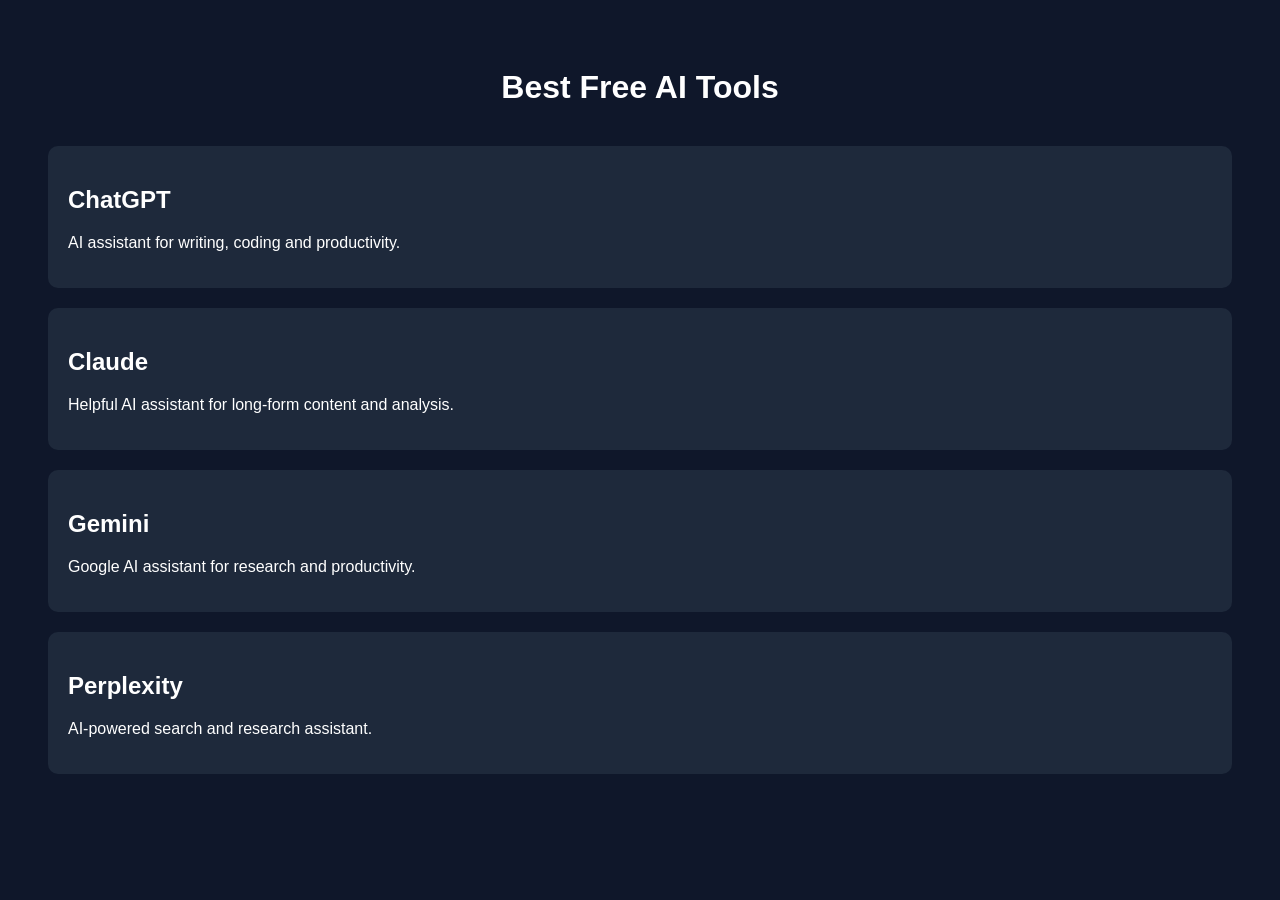
==== ai-tools.html @ c3e68e7a "Create ai-tools.html" ====
<!DOCTYPE html>
<html lang="en">
<head>
<meta charset="UTF-8">
<meta name="viewport" content="width=device-width, initial-scale=1.0">
<title>Best Free AI Tools</title>

<style>

body{
background:#0f172a;
color:white;
font-family:Arial,sans-serif;
padding:40px;
}

h1{
text-align:center;
margin-bottom:40px;
}

.tool{
background:#1e293b;
padding:20px;
margin-bottom:20px;
border-radius:10px;
}

a{
color:#22c55e;
text-decoration:none;
}

</style>

</head>
<body>

<h1>Best Free AI Tools</h1>

<div class="tool">
<h2>ChatGPT</h2>
<p>AI assistant for writing, coding and productivity.</p>
</div>

<div class="tool">
<h2>Claude</h2>
<p>Helpful AI assistant for long-form content and analysis.</p>
</div>

<div class="tool">
<h2>Gemini</h2>
<p>Google AI assistant for research and productivity.</p>
</div>

<div class="tool">
<h2>Perplexity</h2>
<p>AI-powered search and research assistant.</p>
</div>

</body>
</html>
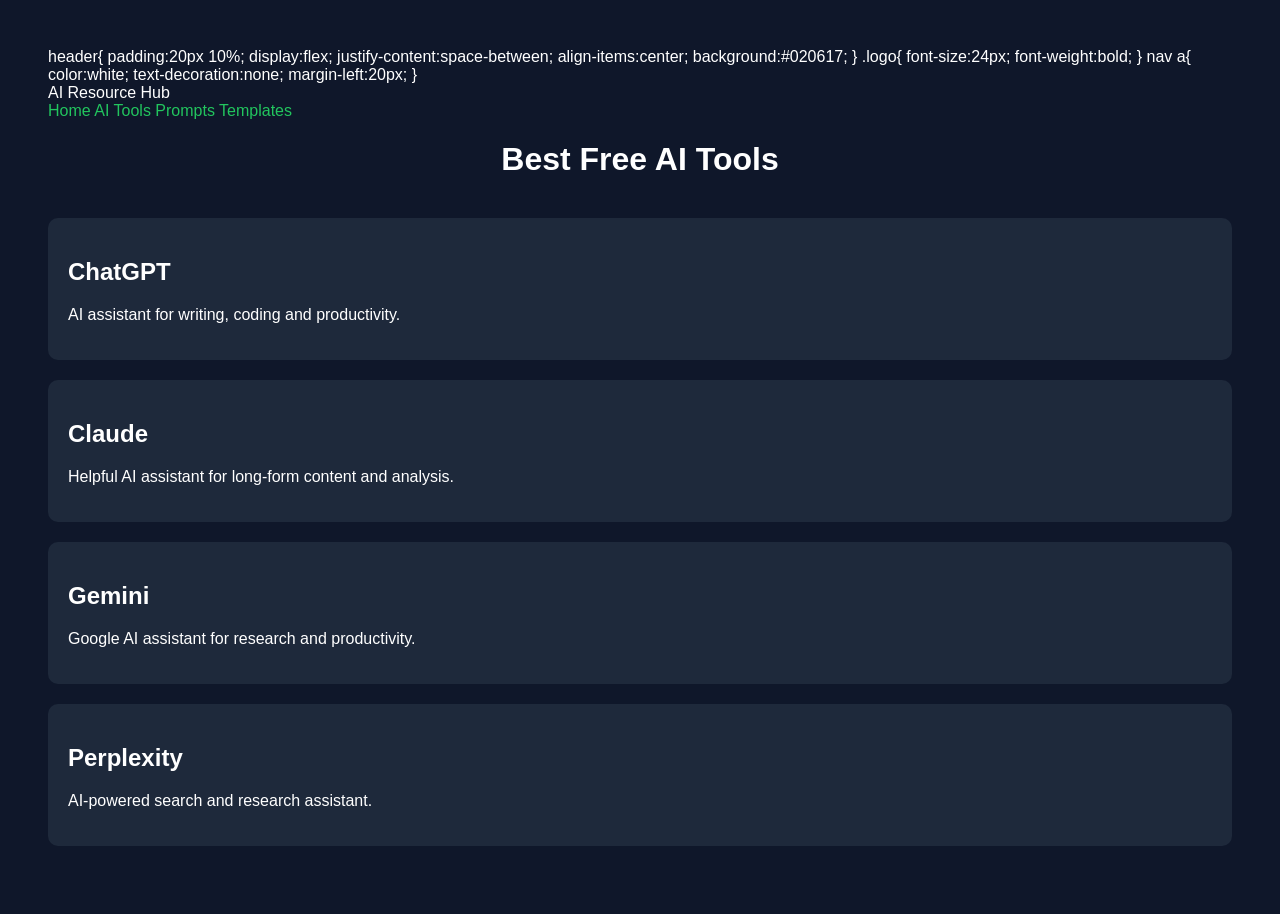
==== commit 6567e50e: "Update ai-tools.html" ====
--- a/ai-tools.html
+++ b/ai-tools.html
@@ -32,10 +32,40 @@
 }
 
 </style>
+header{
+padding:20px 10%;
+display:flex;
+justify-content:space-between;
+align-items:center;
+background:#020617;
+}
 
+.logo{
+font-size:24px;
+font-weight:bold;
+}
+
+nav a{
+color:white;
+text-decoration:none;
+margin-left:20px;
+}
 </head>
 <body>
+<header>
 
+<div class="logo">
+AI Resource Hub
+</div>
+
+<nav>
+<a href="index.html">Home</a>
+<a href="ai-tools.html">AI Tools</a>
+<a href="prompts.html">Prompts</a>
+<a href="templates.html">Templates</a>
+</nav>
+
+</header>
 <h1>Best Free AI Tools</h1>
 
 <div class="tool">
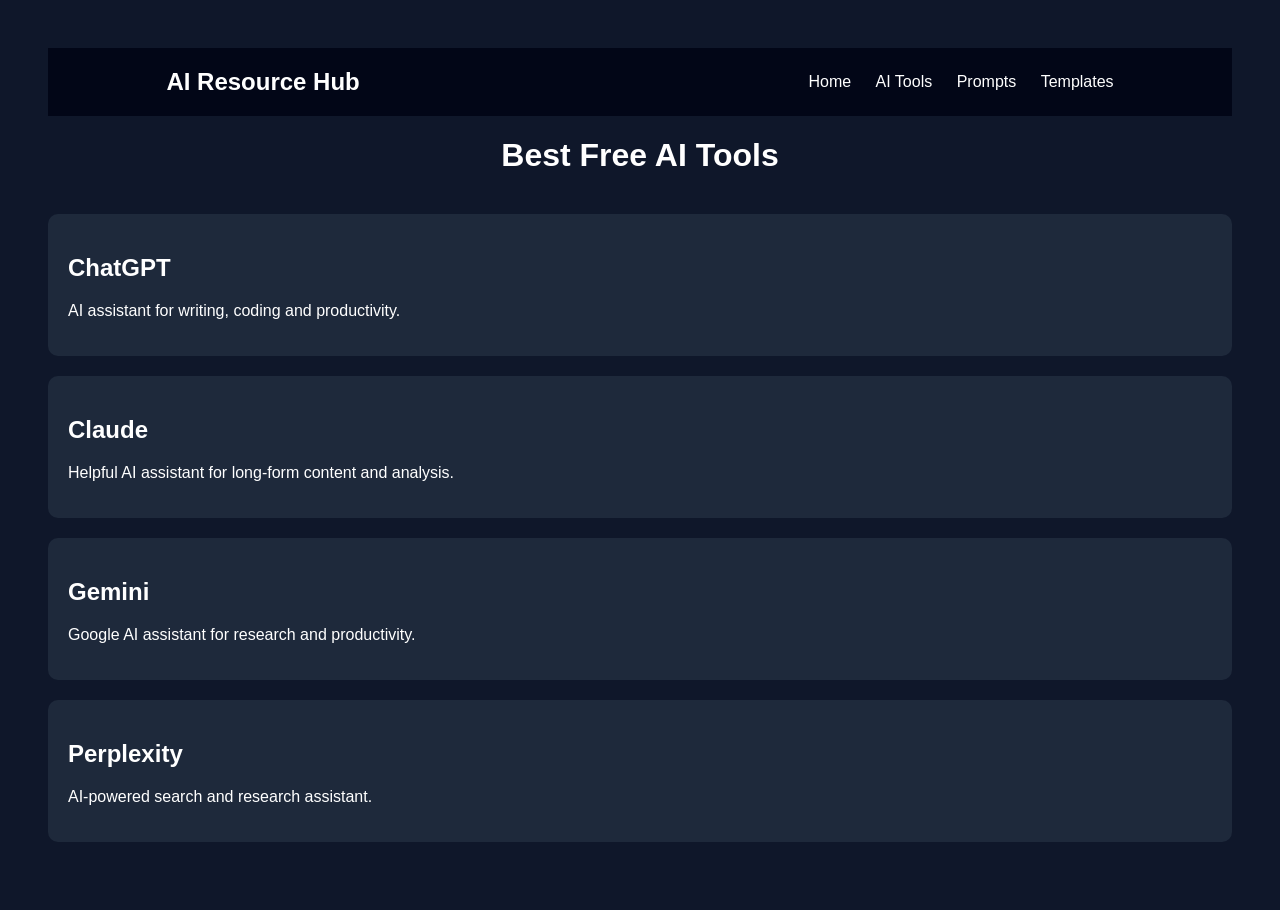
==== commit e20e04f6: "Update ai-tools.html" ====
--- a/ai-tools.html
+++ b/ai-tools.html
@@ -14,6 +14,24 @@
 padding:40px;
 }
 
+header{
+padding:20px 10%;
+display:flex;
+justify-content:space-between;
+align-items:center;
+background:#020617;
+}
+
+.logo{
+font-size:24px;
+font-weight:bold;
+}
+
+nav a{
+color:white;
+text-decoration:none;
+margin-left:20px;
+}
 h1{
 text-align:center;
 margin-bottom:40px;
@@ -32,24 +50,7 @@
 }
 
 </style>
-header{
-padding:20px 10%;
-display:flex;
-justify-content:space-between;
-align-items:center;
-background:#020617;
-}
-
-.logo{
-font-size:24px;
-font-weight:bold;
-}
-
-nav a{
-color:white;
-text-decoration:none;
-margin-left:20px;
-}
+  
 </head>
 <body>
 <header>
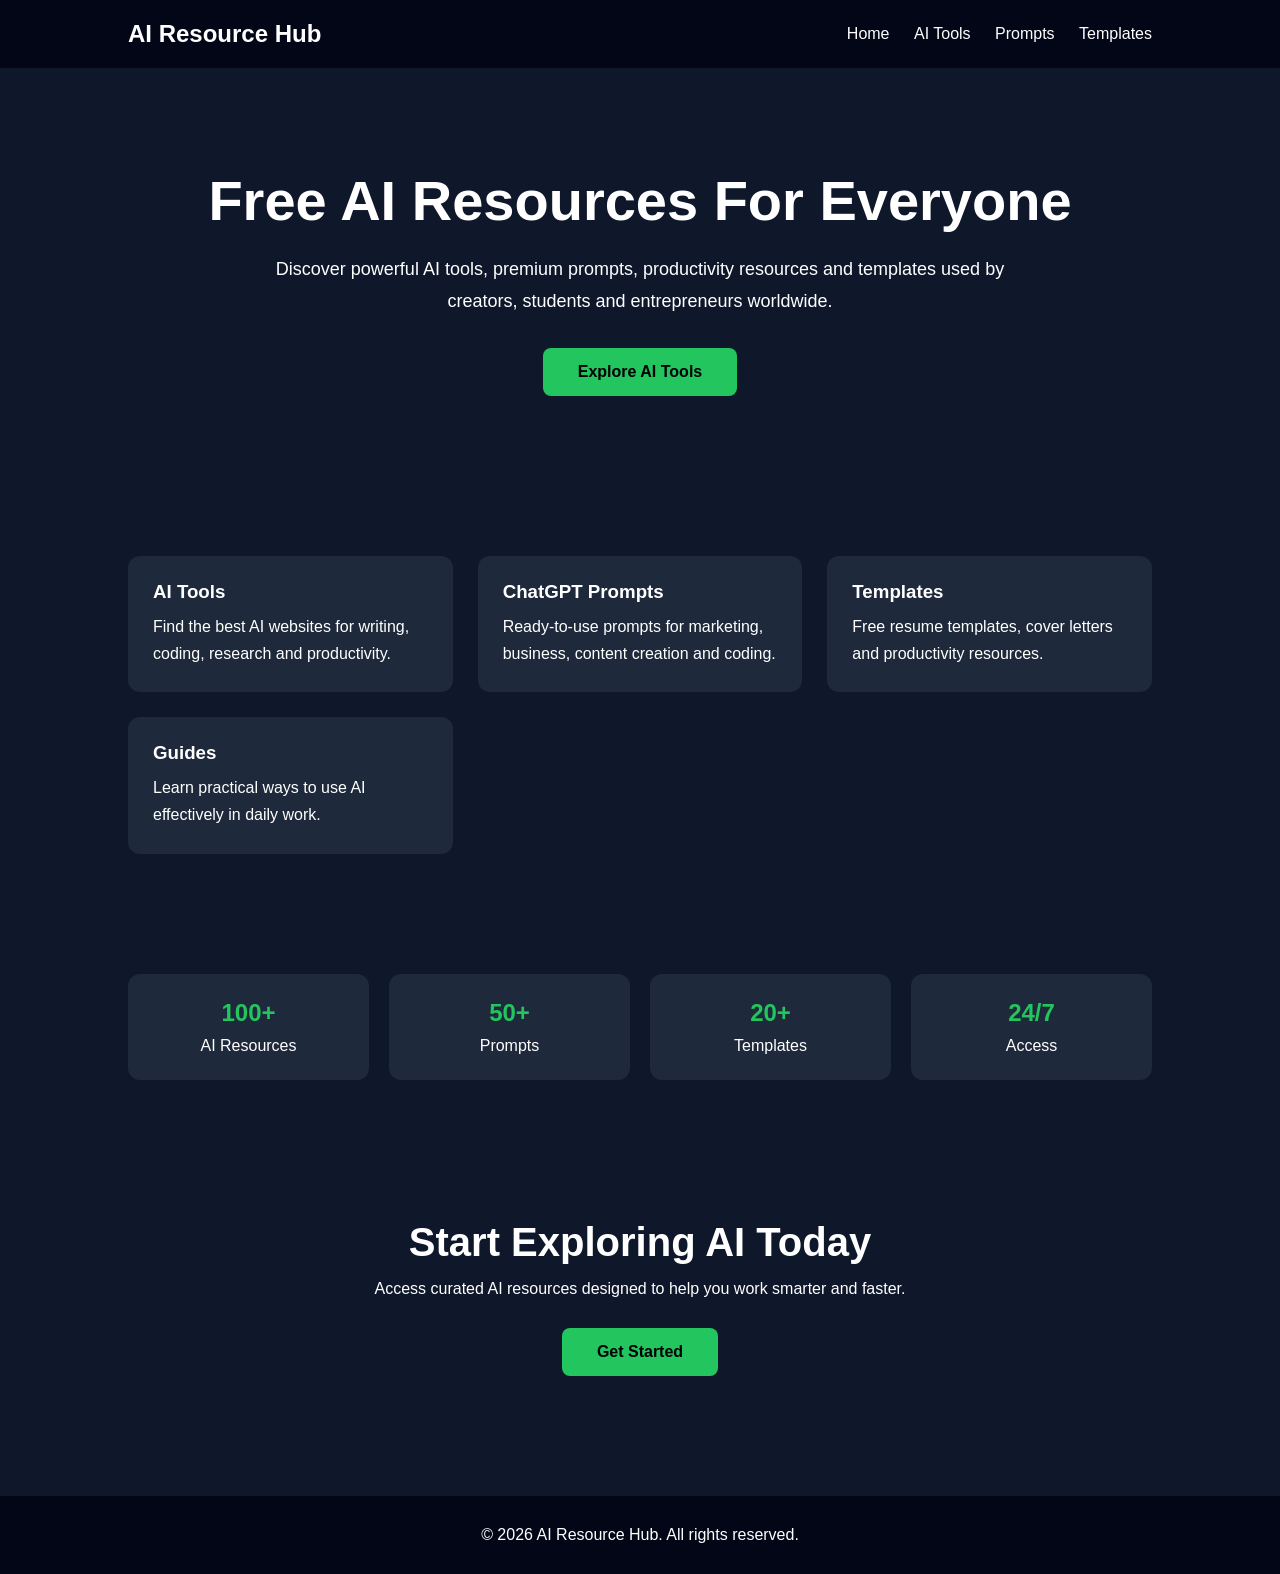
==== commit 342f8f33: "Update ai-tools.html" ====
--- a/ai-tools.html
+++ b/ai-tools.html
@@ -1,17 +1,26 @@
 <!DOCTYPE html>
+
 <html lang="en">
 <head>
 <meta charset="UTF-8">
 <meta name="viewport" content="width=device-width, initial-scale=1.0">
-<title>Best Free AI Tools</title>
+
+<title>AI Resource Hub | Free AI Tools, Prompts & Templates</title>
+
+<meta name="description" content="Discover free AI tools, ChatGPT prompts, templates and productivity resources.">
 
 <style>
+
+*{
+margin:0;
+padding:0;
+box-sizing:border-box;
+font-family:Arial,sans-serif;
+}
 
 body{
 background:#0f172a;
 color:white;
-font-family:Arial,sans-serif;
-padding:40px;
 }
 
 header{
@@ -20,6 +29,9 @@
 justify-content:space-between;
 align-items:center;
 background:#020617;
+position:sticky;
+top:0;
+z-index:1000;
 }
 
 .logo{
@@ -31,28 +43,126 @@
 color:white;
 text-decoration:none;
 margin-left:20px;
-}
-h1{
-text-align:center;
-margin-bottom:40px;
-}
-
-.tool{
+transition:.3s;
+}
+
+nav a:hover{
+color:#22c55e;
+}
+
+.hero{
+text-align:center;
+padding:100px 20px;
+}
+
+.hero h1{
+font-size:56px;
+margin-bottom:20px;
+}
+
+.hero p{
+max-width:800px;
+margin:auto;
+line-height:1.8;
+font-size:18px;
+}
+
+.btn{
+display:inline-block;
+margin-top:30px;
+padding:15px 35px;
+background:#22c55e;
+color:black;
+font-weight:bold;
+text-decoration:none;
+border-radius:8px;
+}
+
+.features{
+padding:60px 10%;
+display:grid;
+grid-template-columns:repeat(auto-fit,minmax(250px,1fr));
+gap:25px;
+}
+
+.card{
 background:#1e293b;
-padding:20px;
-margin-bottom:20px;
-border-radius:10px;
-}
-
-a{
+padding:25px;
+border-radius:12px;
+transition:.3s;
+}
+
+.card:hover{
+transform:translateY(-5px);
+}
+
+.card h3{
+margin-bottom:10px;
+}
+
+.card p{
+line-height:1.7;
+}
+
+.stats{
+padding:60px 10%;
+display:grid;
+grid-template-columns:repeat(auto-fit,minmax(200px,1fr));
+gap:20px;
+text-align:center;
+}
+
+.stat{
+background:#1e293b;
+padding:25px;
+border-radius:12px;
+}
+
+.stat h2{
 color:#22c55e;
-text-decoration:none;
+margin-bottom:10px;
+}
+
+.cta{
+padding:80px 20px;
+text-align:center;
+}
+
+.cta h2{
+font-size:40px;
+margin-bottom:15px;
+}
+
+footer{
+background:#020617;
+padding:30px;
+text-align:center;
+margin-top:40px;
+}
+
+@media(max-width:768px){
+
+header{
+flex-direction:column;
+gap:15px;
+}
+
+.hero h1{
+font-size:38px;
+}
+
+.cta h2{
+font-size:28px;
+}
+
 }
 
 </style>
-  
+
 </head>
+
 <body>
+
 <header>
 
 <div class="logo">
@@ -67,27 +177,88 @@
 </nav>
 
 </header>
-<h1>Best Free AI Tools</h1>
-
-<div class="tool">
-<h2>ChatGPT</h2>
-<p>AI assistant for writing, coding and productivity.</p>
-</div>
-
-<div class="tool">
-<h2>Claude</h2>
-<p>Helpful AI assistant for long-form content and analysis.</p>
-</div>
-
-<div class="tool">
-<h2>Gemini</h2>
-<p>Google AI assistant for research and productivity.</p>
-</div>
-
-<div class="tool">
-<h2>Perplexity</h2>
-<p>AI-powered search and research assistant.</p>
-</div>
+
+<section class="hero">
+
+<h1>Free AI Resources For Everyone</h1>
+
+<p>
+Discover powerful AI tools, premium prompts, productivity resources and templates used by creators, students and entrepreneurs worldwide.
+</p>
+
+<a href="ai-tools.html" class="btn">
+Explore AI Tools
+</a>
+
+</section>
+
+<section class="features">
+
+<div class="card">
+<h3>AI Tools</h3>
+<p>Find the best AI websites for writing, coding, research and productivity.</p>
+</div>
+
+<div class="card">
+<h3>ChatGPT Prompts</h3>
+<p>Ready-to-use prompts for marketing, business, content creation and coding.</p>
+</div>
+
+<div class="card">
+<h3>Templates</h3>
+<p>Free resume templates, cover letters and productivity resources.</p>
+</div>
+
+<div class="card">
+<h3>Guides</h3>
+<p>Learn practical ways to use AI effectively in daily work.</p>
+</div>
+
+</section>
+
+<section class="stats">
+
+<div class="stat">
+<h2>100+</h2>
+<p>AI Resources</p>
+</div>
+
+<div class="stat">
+<h2>50+</h2>
+<p>Prompts</p>
+</div>
+
+<div class="stat">
+<h2>20+</h2>
+<p>Templates</p>
+</div>
+
+<div class="stat">
+<h2>24/7</h2>
+<p>Access</p>
+</div>
+
+</section>
+
+<section class="cta">
+
+<h2>Start Exploring AI Today</h2>
+
+<p>
+Access curated AI resources designed to help you work smarter and faster.
+</p>
+
+<a href="ai-tools.html" class="btn">
+Get Started
+</a>
+
+</section>
+
+<footer>
+
+<p>© 2026 AI Resource Hub. All rights reserved.</p>
+
+</footer>
 
 </body>
 </html>
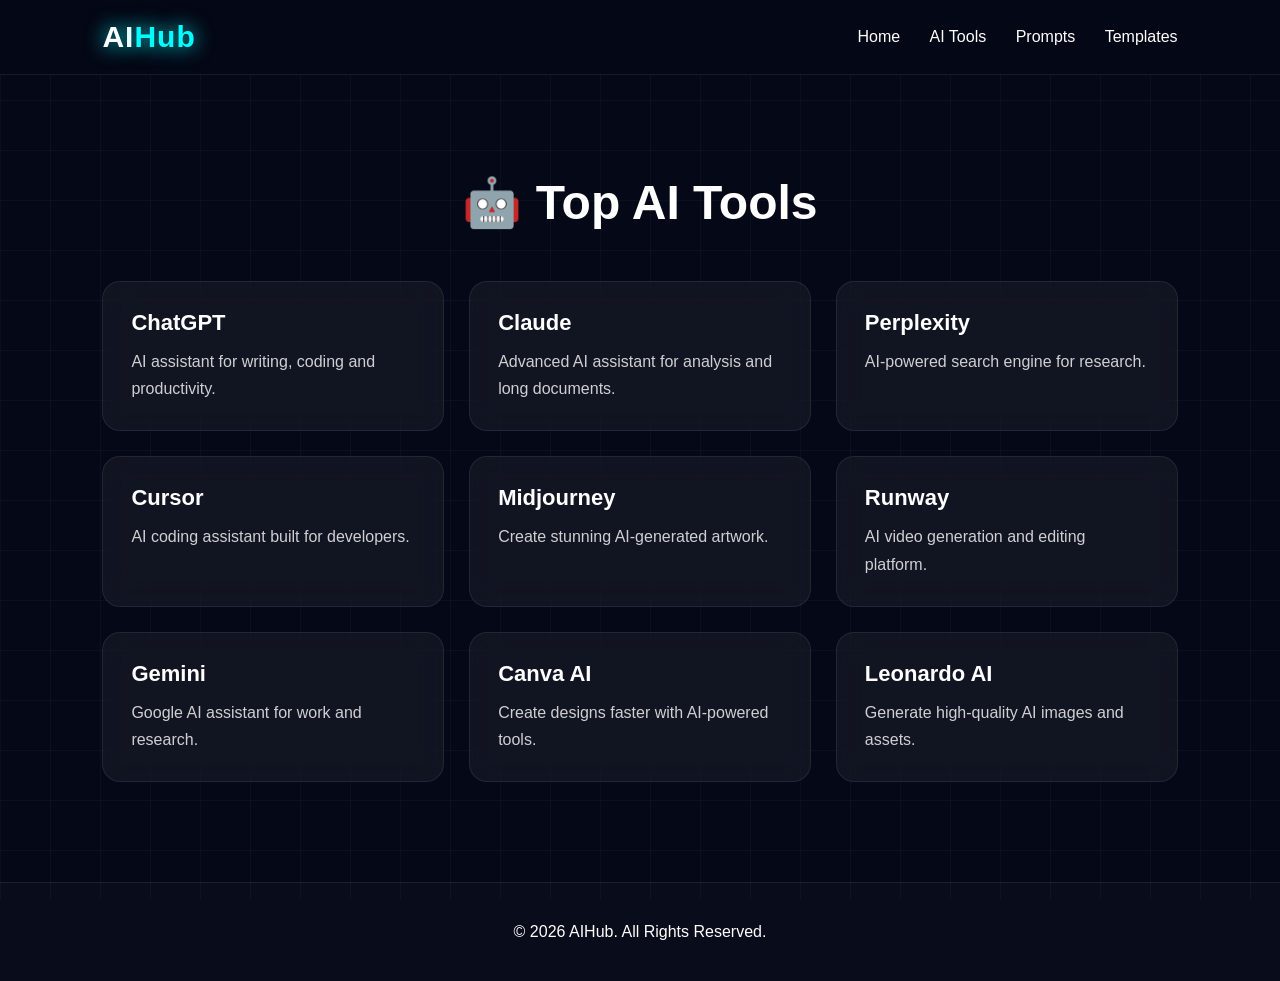
==== commit 48d45d54: "Update ai-tools.html" ====
--- a/ai-tools.html
+++ b/ai-tools.html
@@ -1,172 +1,20 @@
 <!DOCTYPE html>
-
 <html lang="en">
 <head>
 <meta charset="UTF-8">
 <meta name="viewport" content="width=device-width, initial-scale=1.0">
 
-<title>AI Resource Hub | Free AI Tools, Prompts & Templates</title>
+<title>AI Tools | AIHub</title>
 
-<meta name="description" content="Discover free AI tools, ChatGPT prompts, templates and productivity resources.">
-
-<style>
-
-*{
-margin:0;
-padding:0;
-box-sizing:border-box;
-font-family:Arial,sans-serif;
-}
-
-body{
-background:#0f172a;
-color:white;
-}
-
-header{
-padding:20px 10%;
-display:flex;
-justify-content:space-between;
-align-items:center;
-background:#020617;
-position:sticky;
-top:0;
-z-index:1000;
-}
-
-.logo{
-font-size:24px;
-font-weight:bold;
-}
-
-nav a{
-color:white;
-text-decoration:none;
-margin-left:20px;
-transition:.3s;
-}
-
-nav a:hover{
-color:#22c55e;
-}
-
-.hero{
-text-align:center;
-padding:100px 20px;
-}
-
-.hero h1{
-font-size:56px;
-margin-bottom:20px;
-}
-
-.hero p{
-max-width:800px;
-margin:auto;
-line-height:1.8;
-font-size:18px;
-}
-
-.btn{
-display:inline-block;
-margin-top:30px;
-padding:15px 35px;
-background:#22c55e;
-color:black;
-font-weight:bold;
-text-decoration:none;
-border-radius:8px;
-}
-
-.features{
-padding:60px 10%;
-display:grid;
-grid-template-columns:repeat(auto-fit,minmax(250px,1fr));
-gap:25px;
-}
-
-.card{
-background:#1e293b;
-padding:25px;
-border-radius:12px;
-transition:.3s;
-}
-
-.card:hover{
-transform:translateY(-5px);
-}
-
-.card h3{
-margin-bottom:10px;
-}
-
-.card p{
-line-height:1.7;
-}
-
-.stats{
-padding:60px 10%;
-display:grid;
-grid-template-columns:repeat(auto-fit,minmax(200px,1fr));
-gap:20px;
-text-align:center;
-}
-
-.stat{
-background:#1e293b;
-padding:25px;
-border-radius:12px;
-}
-
-.stat h2{
-color:#22c55e;
-margin-bottom:10px;
-}
-
-.cta{
-padding:80px 20px;
-text-align:center;
-}
-
-.cta h2{
-font-size:40px;
-margin-bottom:15px;
-}
-
-footer{
-background:#020617;
-padding:30px;
-text-align:center;
-margin-top:40px;
-}
-
-@media(max-width:768px){
-
-header{
-flex-direction:column;
-gap:15px;
-}
-
-.hero h1{
-font-size:38px;
-}
-
-.cta h2{
-font-size:28px;
-}
-
-}
-
-</style>
+<link rel="stylesheet" href="style.css">
 
 </head>
-
 <body>
 
 <header>
 
 <div class="logo">
-AI Resource Hub
+AI<span>Hub</span>
 </div>
 
 <nav>
@@ -178,86 +26,83 @@
 
 </header>
 
-<section class="hero">
+<section class="section">
 
-<h1>Free AI Resources For Everyone</h1>
+<h1 class="section-title">
+🤖 Top AI Tools
+</h1>
 
-<p>
-Discover powerful AI tools, premium prompts, productivity resources and templates used by creators, students and entrepreneurs worldwide.
-</p>
-
-<a href="ai-tools.html" class="btn">
-Explore AI Tools
-</a>
-
-</section>
-
-<section class="features">
+<div class="grid">
 
 <div class="card">
-<h3>AI Tools</h3>
-<p>Find the best AI websites for writing, coding, research and productivity.</p>
+<h3>ChatGPT</h3>
+<p>
+AI assistant for writing, coding and productivity.
+</p>
 </div>
 
 <div class="card">
-<h3>ChatGPT Prompts</h3>
-<p>Ready-to-use prompts for marketing, business, content creation and coding.</p>
+<h3>Claude</h3>
+<p>
+Advanced AI assistant for analysis and long documents.
+</p>
 </div>
 
 <div class="card">
-<h3>Templates</h3>
-<p>Free resume templates, cover letters and productivity resources.</p>
+<h3>Perplexity</h3>
+<p>
+AI-powered search engine for research.
+</p>
 </div>
 
 <div class="card">
-<h3>Guides</h3>
-<p>Learn practical ways to use AI effectively in daily work.</p>
+<h3>Cursor</h3>
+<p>
+AI coding assistant built for developers.
+</p>
+</div>
+
+<div class="card">
+<h3>Midjourney</h3>
+<p>
+Create stunning AI-generated artwork.
+</p>
+</div>
+
+<div class="card">
+<h3>Runway</h3>
+<p>
+AI video generation and editing platform.
+</p>
+</div>
+
+<div class="card">
+<h3>Gemini</h3>
+<p>
+Google AI assistant for work and research.
+</p>
+</div>
+
+<div class="card">
+<h3>Canva AI</h3>
+<p>
+Create designs faster with AI-powered tools.
+</p>
+</div>
+
+<div class="card">
+<h3>Leonardo AI</h3>
+<p>
+Generate high-quality AI images and assets.
+</p>
+</div>
+
 </div>
 
 </section>
 
-<section class="stats">
-
-<div class="stat">
-<h2>100+</h2>
-<p>AI Resources</p>
-</div>
-
-<div class="stat">
-<h2>50+</h2>
-<p>Prompts</p>
-</div>
-
-<div class="stat">
-<h2>20+</h2>
-<p>Templates</p>
-</div>
-
-<div class="stat">
-<h2>24/7</h2>
-<p>Access</p>
-</div>
-
-</section>
-
-<section class="cta">
-
-<h2>Start Exploring AI Today</h2>
-
-<p>
-Access curated AI resources designed to help you work smarter and faster.
-</p>
-
-<a href="ai-tools.html" class="btn">
-Get Started
-</a>
-
-</section>
-
 <footer>
-
-<p>© 2026 AI Resource Hub. All rights reserved.</p>
-
+<p>© 2026 AIHub. All Rights Reserved.</p>
 </footer>
 
 </body>
--- a/style.css
+++ b/style.css
@@ -0,0 +1,269 @@
+*{
+margin:0;
+padding:0;
+box-sizing:border-box;
+font-family:'Segoe UI',sans-serif;
+}
+
+html{
+scroll-behavior:smooth;
+}
+
+body{
+background:#050816;
+color:white;
+overflow-x:hidden;
+position:relative;
+}
+
+/* AI GRID BACKGROUND */
+
+body::before{
+content:'';
+position:fixed;
+inset:0;
+background-image:
+linear-gradient(rgba(255,255,255,.03) 1px, transparent 1px),
+linear-gradient(90deg, rgba(255,255,255,.03) 1px, transparent 1px);
+background-size:50px 50px;
+pointer-events:none;
+z-index:-2;
+}
+
+/* NAVBAR */
+
+header{
+position:sticky;
+top:0;
+z-index:1000;
+display:flex;
+justify-content:space-between;
+align-items:center;
+padding:20px 8%;
+background:rgba(5,8,22,.85);
+backdrop-filter:blur(16px);
+border-bottom:1px solid rgba(255,255,255,.08);
+}
+
+.logo{
+font-size:30px;
+font-weight:800;
+letter-spacing:1px;
+text-shadow:0 0 20px #00ffff;
+}
+
+.logo span{
+color:#00ffff;
+}
+
+nav a{
+position:relative;
+margin-left:25px;
+text-decoration:none;
+color:white;
+transition:.3s;
+}
+
+nav a:hover{
+color:#00ffff;
+text-shadow:0 0 10px #00ffff;
+}
+
+nav a::after{
+content:'';
+position:absolute;
+left:0;
+bottom:-6px;
+width:0;
+height:2px;
+background:#00ffff;
+transition:.3s;
+}
+
+nav a:hover::after{
+width:100%;
+}
+
+/* HERO */
+
+.hero{
+min-height:100vh;
+display:flex;
+justify-content:center;
+align-items:center;
+text-align:center;
+padding:40px;
+position:relative;
+overflow:hidden;
+}
+
+.hero-content{
+max-width:950px;
+z-index:2;
+}
+
+/* FLOATING ORBS */
+
+.orb{
+position:absolute;
+border-radius:50%;
+filter:blur(100px);
+opacity:.55;
+}
+
+.orb1{
+width:350px;
+height:350px;
+background:#00ffff;
+top:100px;
+left:-100px;
+animation:float 10s ease-in-out infinite;
+}
+
+.orb2{
+width:400px;
+height:400px;
+background:#8b5cf6;
+right:-120px;
+top:220px;
+animation:float 12s ease-in-out infinite;
+}
+
+@keyframes float{
+0%,100%{
+transform:translateY(0px);
+}
+50%{
+transform:translateY(-50px);
+}
+}
+
+.badge{
+display:inline-block;
+padding:10px 20px;
+background:rgba(255,255,255,.06);
+border:1px solid rgba(255,255,255,.08);
+border-radius:50px;
+margin-bottom:25px;
+}
+
+.hero h1{
+font-size:78px;
+line-height:1.1;
+margin-bottom:25px;
+}
+
+.gradient{
+background:linear-gradient(90deg,#00ffff,#8b5cf6);
+-webkit-background-clip:text;
+-webkit-text-fill-color:transparent;
+}
+
+.hero p{
+font-size:20px;
+line-height:1.8;
+opacity:.85;
+max-width:750px;
+margin:auto;
+}
+
+.btn{
+display:inline-block;
+margin-top:35px;
+padding:16px 38px;
+background:linear-gradient(90deg,#00ffff,#8b5cf6);
+border-radius:12px;
+color:white;
+font-weight:700;
+text-decoration:none;
+transition:.3s;
+box-shadow:0 0 25px rgba(0,255,255,.25);
+}
+
+.btn:hover{
+transform:translateY(-5px);
+box-shadow:0 0 35px rgba(0,255,255,.45);
+}
+
+/* SECTIONS */
+
+.section{
+padding:100px 8%;
+}
+
+.section-title{
+font-size:48px;
+text-align:center;
+margin-bottom:50px;
+}
+
+/* CARDS */
+
+.grid{
+display:grid;
+grid-template-columns:repeat(auto-fit,minmax(280px,1fr));
+gap:25px;
+}
+
+.card{
+background:rgba(255,255,255,.05);
+backdrop-filter:blur(14px);
+border:1px solid rgba(255,255,255,.08);
+padding:28px;
+border-radius:18px;
+transition:.35s;
+}
+
+.card:hover{
+transform:translateY(-10px) scale(1.03);
+border-color:#00ffff;
+box-shadow:0 0 30px rgba(0,255,255,.25);
+}
+
+.card h3{
+font-size:22px;
+margin-bottom:12px;
+}
+
+.card p{
+opacity:.8;
+line-height:1.7;
+}
+
+/* FOOTER */
+
+footer{
+padding:40px;
+text-align:center;
+border-top:1px solid rgba(255,255,255,.08);
+background:rgba(255,255,255,.02);
+}
+
+/* MOBILE */
+
+@media(max-width:768px){
+
+header{
+flex-direction:column;
+gap:15px;
+}
+
+nav{
+display:flex;
+flex-wrap:wrap;
+justify-content:center;
+}
+
+.hero h1{
+font-size:46px;
+}
+
+.hero p{
+font-size:16px;
+}
+
+.section-title{
+font-size:34px;
+}
+
+}
